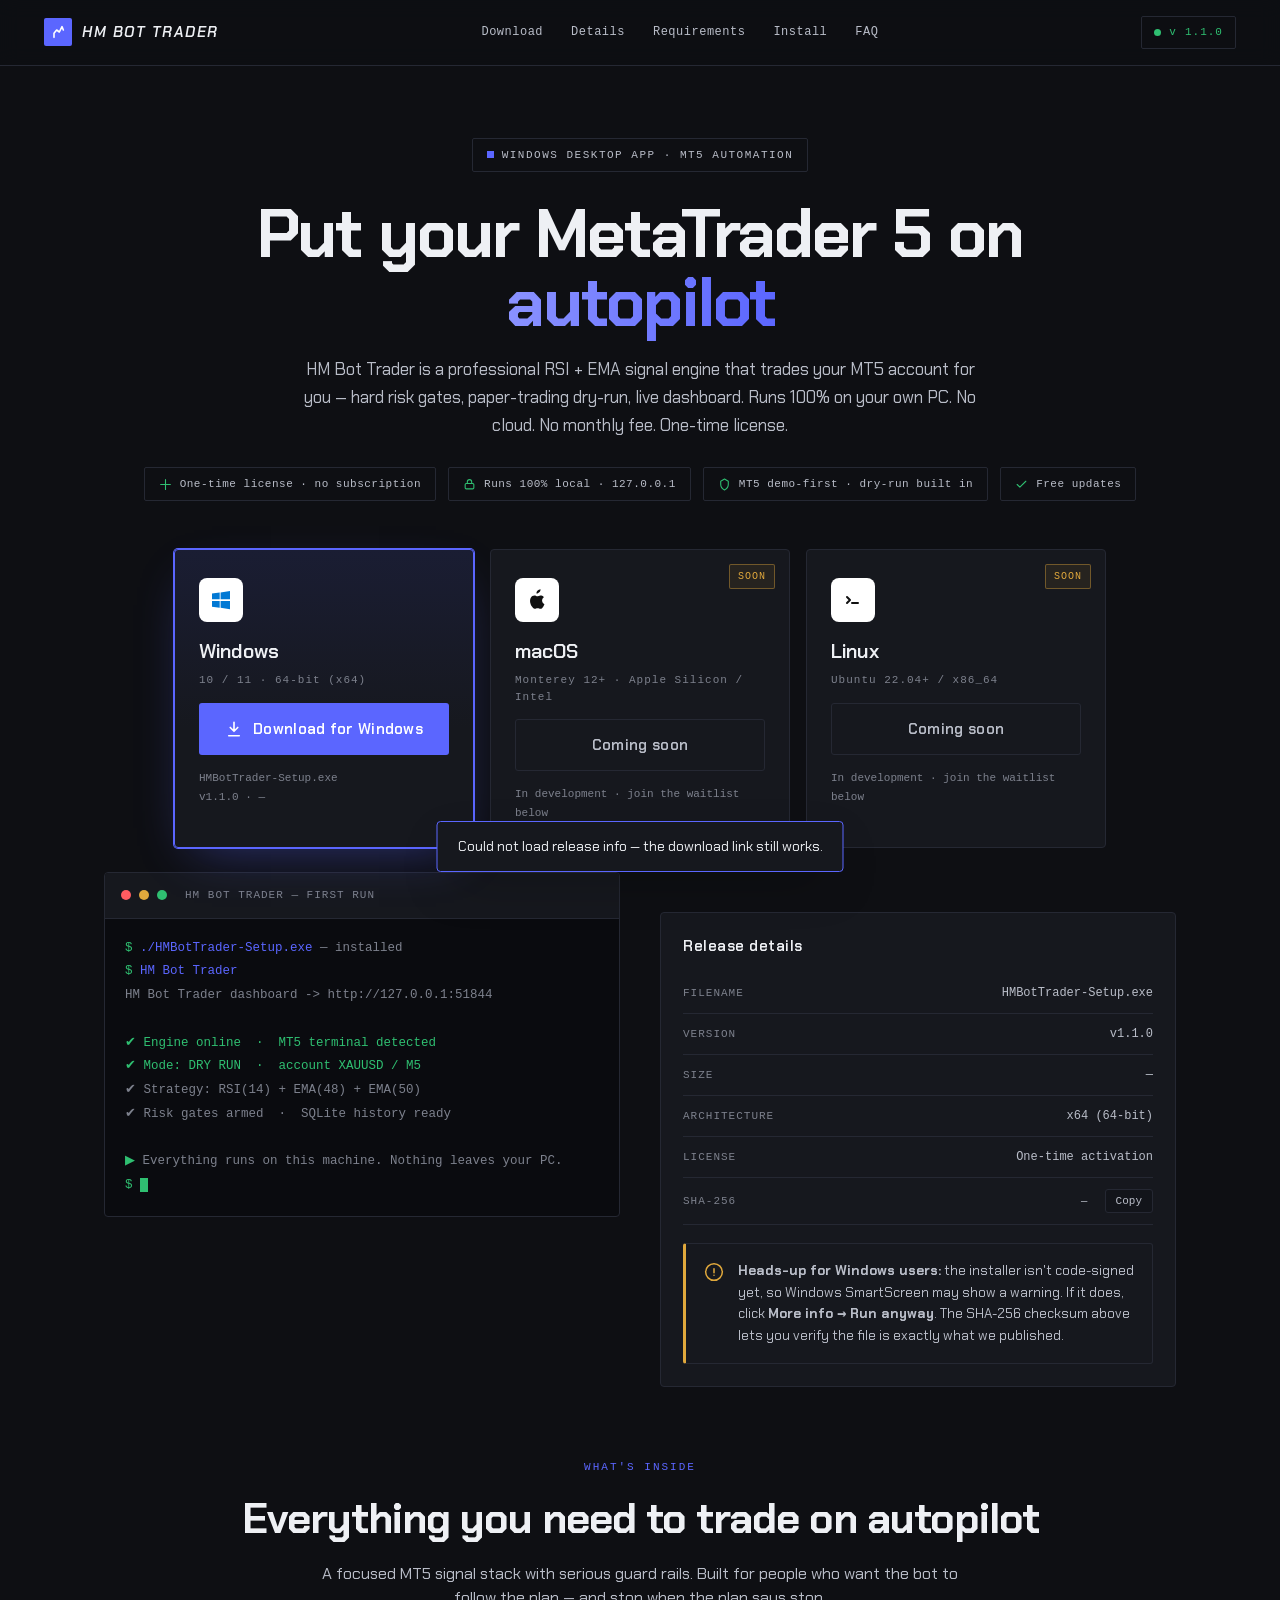
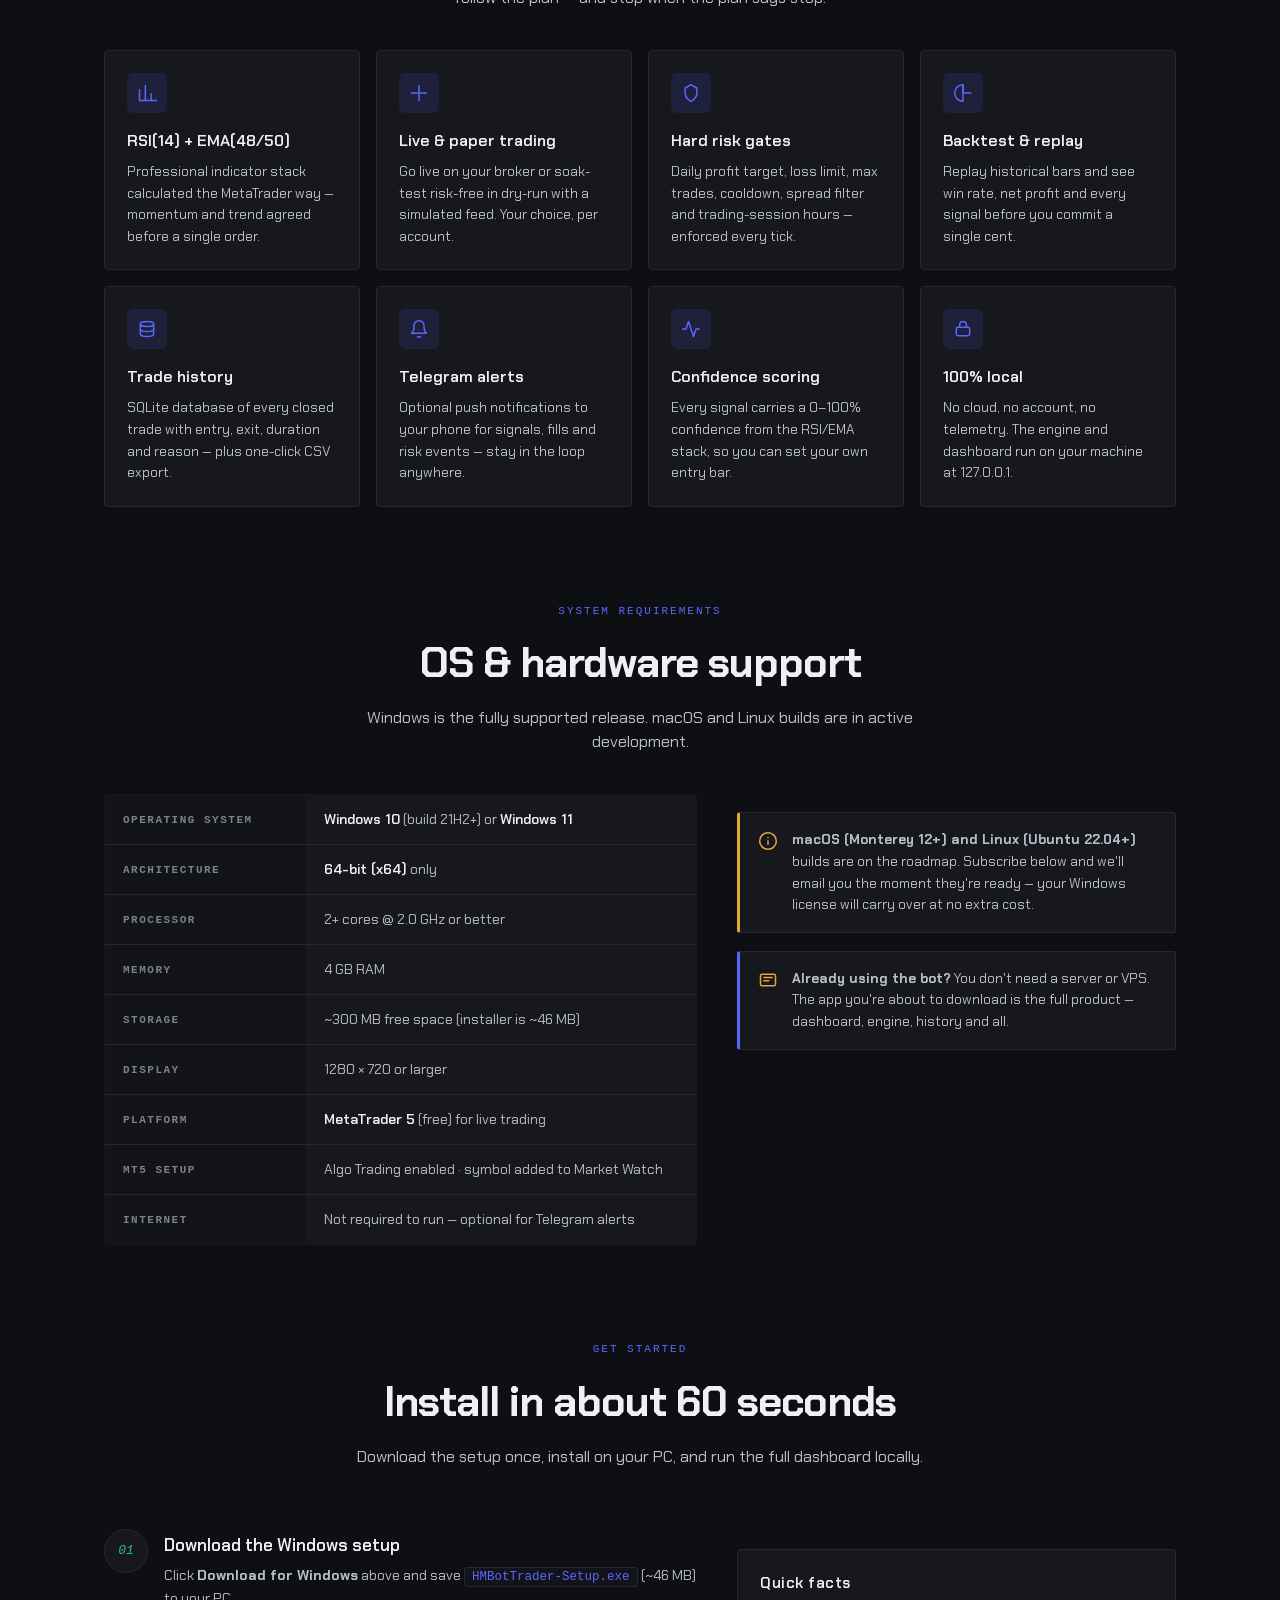
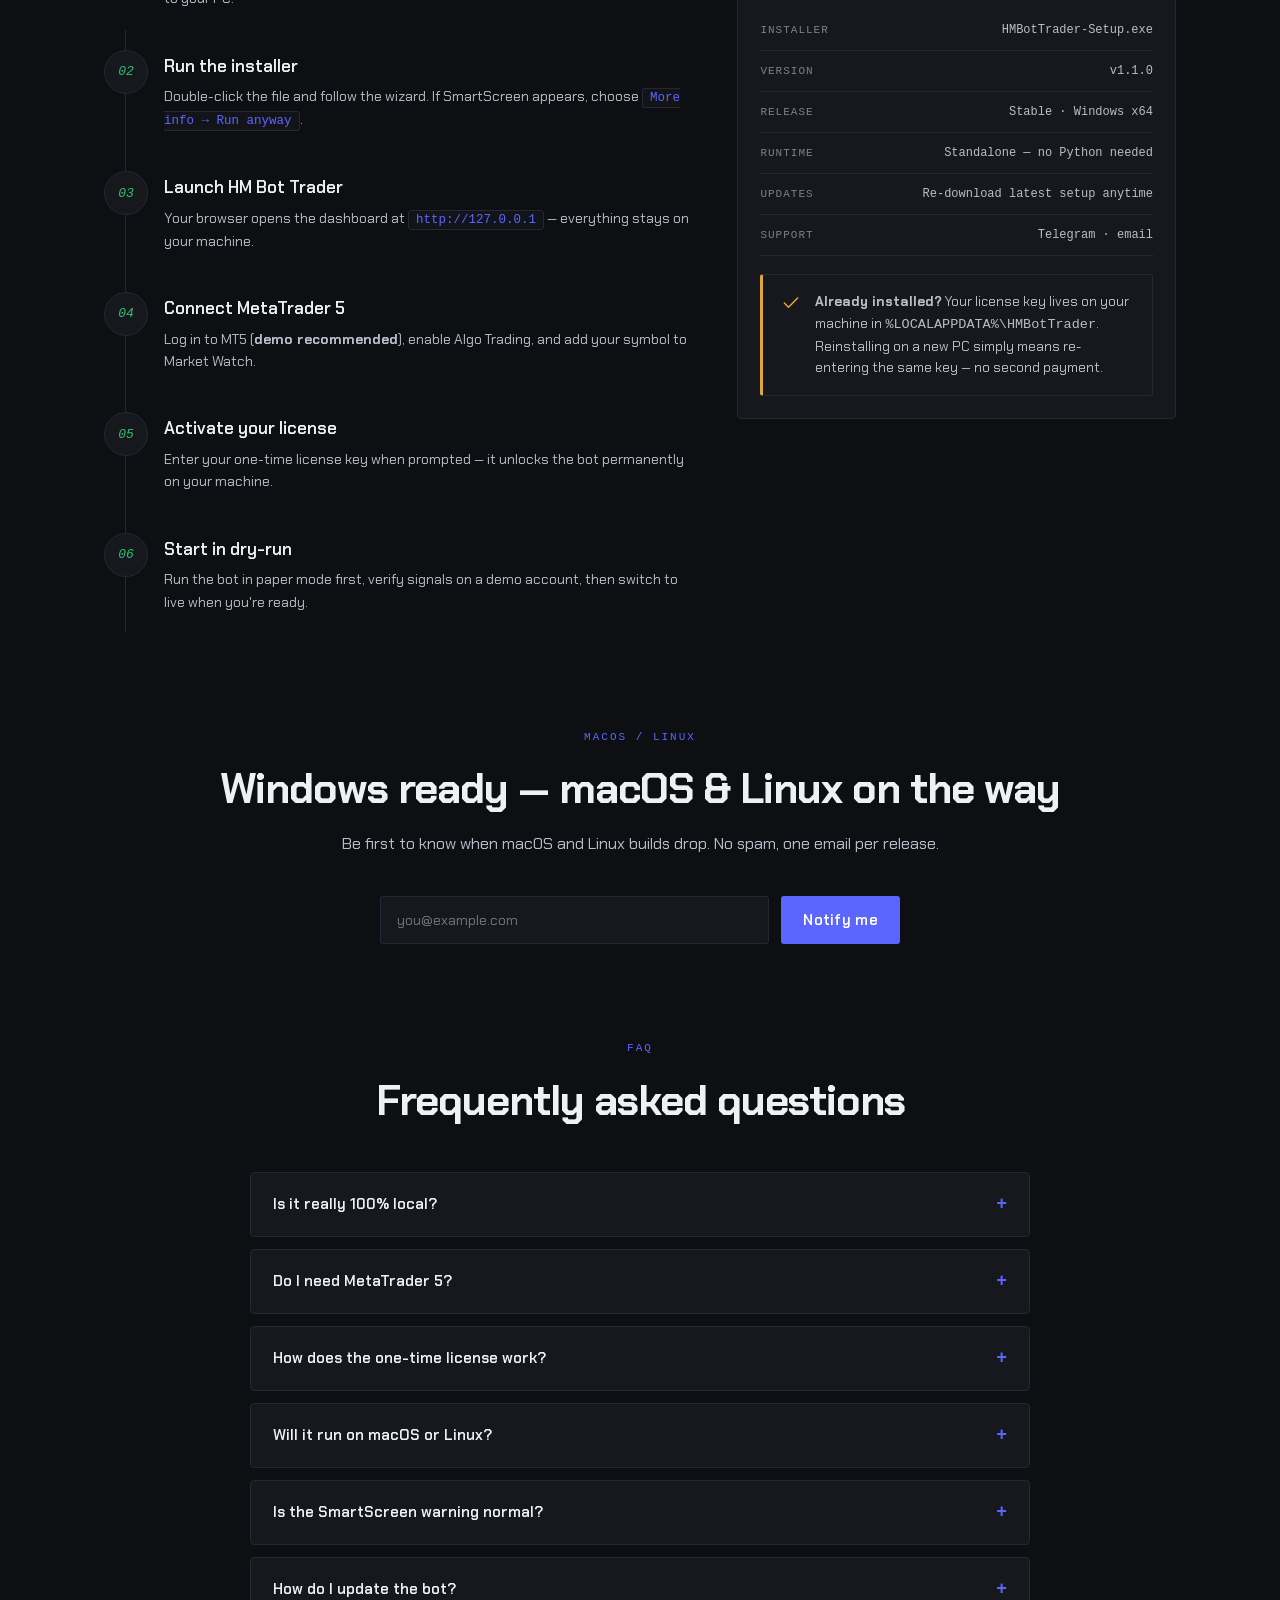
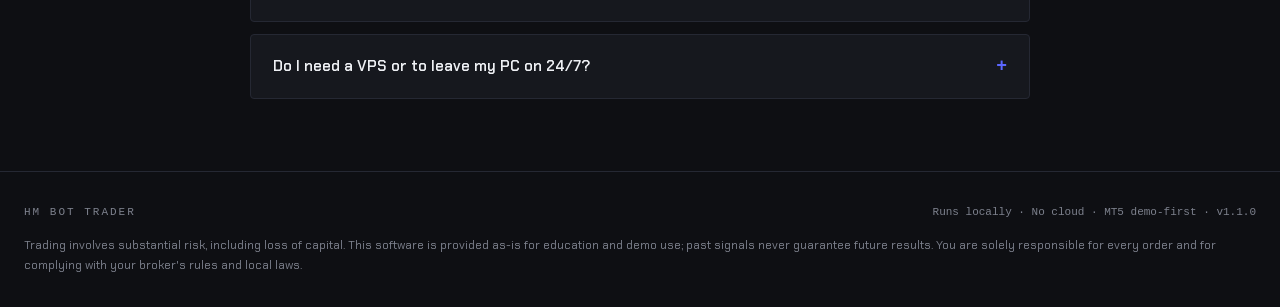
==== dashboard/web/download.html @ 564cf8f8 "Update to latest upstream; download page, v1.1.0, bridge agent UI fix - Rebase working tree onto ori" ====
<!doctype html>
<html lang="en">
  <head>
    <meta charset="UTF-8" />
    <meta name="viewport" content="width=device-width, initial-scale=1.0" />
    <meta
      name="description"
      content="Download HM Bot Trader — professional MetaTrader 5 automation that runs 100% on your own PC. Windows installer available now; macOS and Linux coming soon."
    />
    <link rel="preconnect" href="https://fonts.googleapis.com" />
    <link rel="preconnect" href="https://fonts.gstatic.com" crossorigin />
    <link
      href="https://fonts.googleapis.com/css2?family=Chakra+Petch%3Aital%2Cwght%400%2C400%3B0%2C600%3B0%2C700%3B1%2C600&display=swap"
      rel="stylesheet"
    />
    <title>Download HM Bot Trader — MT5 Automation for Windows</title>
    <style>
      :root {
        --bg: #0e0f13;
        --panel: #16181e;
        --panel-2: #12141a;
        --border: #252833;
        --text: #eef0f4;
        --text-2: #b9bdc8;
        --text-3: #7d818d;
        --accent: #5b66ff;
        --accent-soft: #5b66ff1f;
        --green: #2fbf71;
        --green-soft: #2fbf711c;
        --amber: #e0a83c;
        --red: #ff5c61;
        --radius: 2px;
        --font-head: "Chakra Petch", system-ui, sans-serif;
        --font-mono: "Cascadia Code", Consolas, "Courier New", monospace;
      }

      *,
      ::before,
      ::after {
        box-sizing: border-box;
      }

      html {
        scroll-behavior: smooth;
      }

      body {
        margin: 0;
        background: var(--bg);
        color: var(--text);
        font-family: var(--font-head);
        -webkit-font-smoothing: antialiased;
        line-height: 1.5;
      }

      a {
        color: inherit;
        text-decoration: none;
      }

      .wrap {
        max-width: 1120px;
        margin: 0 auto;
        padding: 0 24px;
      }

      /* ---------- nav ---------- */
      .nav {
        position: sticky;
        top: 0;
        z-index: 50;
        background: rgba(14, 15, 19, 0.85);
        backdrop-filter: blur(10px);
        border-bottom: 1px solid var(--border);
      }

      .nav-inner {
        display: flex;
        align-items: center;
        justify-content: space-between;
        gap: 24px;
        padding: 16px 24px;
      }

      .brand {
        display: flex;
        align-items: center;
        gap: 10px;
      }

      .brand .logo {
        width: 28px;
        height: 28px;
        background: var(--accent);
        border-radius: var(--radius);
        display: flex;
        align-items: center;
        justify-content: center;
      }

      .brand .logo svg {
        width: 16px;
        height: 16px;
      }

      .brand .name {
        font-style: italic;
        font-weight: 600;
        letter-spacing: 1.5px;
        font-size: 15px;
        white-space: nowrap;
      }

      .nav-links {
        display: flex;
        align-items: center;
        gap: 28px;
      }

      .nav-links a {
        font-family: var(--font-mono);
        font-size: 12px;
        letter-spacing: 0.5px;
        color: var(--text-2);
        transition: color 0.15s;
      }

      .nav-links a:hover {
        color: var(--text);
      }

      .version-pill {
        display: inline-flex;
        align-items: center;
        gap: 8px;
        font-family: var(--font-mono);
        font-size: 11px;
        letter-spacing: 1px;
        color: var(--green);
        border: 1px solid var(--border);
        padding: 7px 12px;
        border-radius: var(--radius);
        white-space: nowrap;
      }

      .version-pill .dot {
        width: 7px;
        height: 7px;
        background: var(--green);
        border-radius: 50%;
      }

      @media (max-width: 860px) {
        .nav-links {
          display: none;
        }
      }

      /* ---------- hero ---------- */
      .hero {
        text-align: center;
        padding: 72px 24px 16px;
      }

      .badge {
        display: inline-flex;
        align-items: center;
        gap: 8px;
        border: 1px solid var(--border);
        border-radius: var(--radius);
        padding: 8px 14px;
        font-family: var(--font-mono);
        font-size: 11px;
        letter-spacing: 1.5px;
        color: var(--text-2);
      }

      .badge .dot {
        width: 7px;
        height: 7px;
        background: var(--accent);
      }

      .hero h1 {
        margin: 28px auto 16px;
        font-size: clamp(34px, 6vw, 68px);
        font-weight: 700;
        letter-spacing: -2px;
        line-height: 1.02;
        max-width: 860px;
      }

      .hero h1 .grad {
        background: linear-gradient(90deg, #8a92ff, #5b66ff);
        -webkit-background-clip: text;
        background-clip: text;
        color: transparent;
      }

      .hero .sub {
        max-width: 680px;
        margin: 0 auto;
        color: var(--text-2);
        font-size: 17px;
        line-height: 1.65;
      }

      .trust {
        display: flex;
        flex-wrap: wrap;
        justify-content: center;
        gap: 12px;
        margin-top: 28px;
      }

      .trust span {
        display: inline-flex;
        align-items: center;
        gap: 8px;
        font-family: var(--font-mono);
        font-size: 11px;
        letter-spacing: 0.5px;
        color: var(--text-2);
        border: 1px solid var(--border);
        border-radius: var(--radius);
        padding: 8px 14px;
      }

      .trust svg {
        width: 13px;
        height: 13px;
      }

      /* ---------- download cards ---------- */
      .download-panel {
        display: grid;
        grid-template-columns: repeat(3, 1fr);
        gap: 16px;
        margin: 48px auto 0;
        max-width: 980px;
      }

      .os-card {
        position: relative;
        background: var(--panel);
        border: 1px solid var(--border);
        border-radius: 4px;
        padding: 28px 24px 24px;
        display: flex;
        flex-direction: column;
        gap: 14px;
        text-align: left;
      }

      .os-card.featured {
        border-color: var(--accent);
        background: linear-gradient(180deg, #1a1d33 0%, #16181e 60%);
        box-shadow: 0 0 0 1px var(--accent), 0 18px 50px -20px rgba(91, 102, 255, 0.45);
      }

      .os-card .os-icon {
        width: 44px;
        height: 44px;
        border-radius: 8px;
        background: #fff;
        display: flex;
        align-items: center;
        justify-content: center;
      }

      .os-card .os-icon svg {
        width: 24px;
        height: 24px;
      }

      .os-card .os-name {
        font-size: 20px;
        font-weight: 600;
      }

      .os-card .os-ver {
        font-family: var(--font-mono);
        font-size: 11px;
        letter-spacing: 1px;
        color: var(--text-3);
        margin-top: -8px;
      }

      .os-card .dl-meta {
        font-family: var(--font-mono);
        font-size: 11px;
        color: var(--text-3);
        line-height: 1.7;
      }

      .btn {
        display: inline-flex;
        align-items: center;
        justify-content: center;
        gap: 10px;
        font-family: var(--font-head);
        font-weight: 600;
        font-size: 15px;
        letter-spacing: 0.3px;
        border: none;
        border-radius: 3px;
        padding: 15px 18px;
        cursor: pointer;
        transition: transform 0.12s, box-shadow 0.12s, background 0.12s;
      }

      .btn-primary {
        background: var(--accent);
        color: #fff;
        width: 100%;
      }

      .btn-primary:hover {
        background: #6b75ff;
        transform: translateY(-1px);
        box-shadow: 0 10px 30px -12px rgba(91, 102, 255, 0.7);
      }

      .btn-ghost {
        background: transparent;
        color: var(--text-2);
        border: 1px solid var(--border);
        width: 100%;
      }

      .btn-ghost:hover {
        color: var(--text);
        border-color: #3a3e4d;
      }

      .btn svg {
        width: 18px;
        height: 18px;
      }

      .soon-flag {
        position: absolute;
        top: 14px;
        right: 14px;
        font-family: var(--font-mono);
        font-size: 10px;
        letter-spacing: 1px;
        color: var(--amber);
        border: 1px solid rgba(224, 168, 60, 0.4);
        background: rgba(224, 168, 60, 0.08);
        padding: 4px 8px;
        border-radius: var(--radius);
      }

      @media (max-width: 860px) {
        .download-panel {
          grid-template-columns: 1fr;
        }
      }

      /* ---------- terminal mock ---------- */
      .terminal {
        background: #0a0b0f;
        border: 1px solid var(--border);
        border-radius: 4px;
        font-family: var(--font-mono);
        font-size: 12.5px;
        line-height: 1.9;
        color: #c8ccd8;
        overflow: hidden;
      }

      .terminal .bar {
        display: flex;
        align-items: center;
        gap: 8px;
        padding: 12px 16px;
        background: var(--panel);
        border-bottom: 1px solid var(--border);
      }

      .terminal .bar .t-dot {
        width: 10px;
        height: 10px;
        border-radius: 50%;
      }

      .terminal .bar .t-dot:nth-child(1) { background: var(--red); }
      .terminal .bar .t-dot:nth-child(2) { background: var(--amber); }
      .terminal .bar .t-dot:nth-child(3) { background: var(--green); }

      .terminal .body {
        padding: 18px 20px;
      }

      .terminal .prompt { color: var(--green); }
      .terminal .path { color: var(--accent); }
      .terminal .dim { color: var(--text-3); }
      .terminal .ok { color: var(--green); }
      .terminal .err { color: var(--red); }
      .terminal .cursor {
        display: inline-block;
        width: 8px;
        height: 14px;
        background: var(--green);
        vertical-align: middle;
        animation: blink 1.1s steps(1) infinite;
      }

      @keyframes blink {
        50% { opacity: 0; }
      }

      /* ---------- sections ---------- */
      .section {
        padding: 72px 24px;
      }

      .section-head {
        text-align: center;
        margin-bottom: 40px;
      }

      .section-tag {
        font-family: var(--font-mono);
        font-size: 11px;
        letter-spacing: 2px;
        color: var(--accent);
        margin-bottom: 12px;
      }

      .section h2 {
        font-size: clamp(28px, 4vw, 42px);
        font-weight: 700;
        letter-spacing: -1px;
        margin: 0 0 12px;
      }

      .section .section-sub {
        color: var(--text-2);
        max-width: 640px;
        margin: 0 auto;
      }

      /* details / feature grid */
      .feature-grid {
        display: grid;
        grid-template-columns: repeat(4, 1fr);
        gap: 16px;
      }

      .feature {
        background: var(--panel);
        border: 1px solid var(--border);
        border-radius: 4px;
        padding: 22px;
      }

      .feature .f-icon {
        width: 40px;
        height: 40px;
        border-radius: 6px;
        background: var(--accent-soft);
        display: flex;
        align-items: center;
        justify-content: center;
        margin-bottom: 16px;
      }

      .feature .f-icon svg {
        width: 20px;
        height: 20px;
        stroke: var(--accent);
        fill: none;
        stroke-width: 1.8;
        stroke-linecap: round;
        stroke-linejoin: round;
      }

      .feature h3 {
        font-size: 16px;
        font-weight: 600;
        margin: 0 0 8px;
      }

      .feature p {
        font-size: 13.5px;
        color: var(--text-2);
        line-height: 1.6;
        margin: 0;
      }

      @media (max-width: 960px) {
        .feature-grid {
          grid-template-columns: repeat(2, 1fr);
        }
      }

      @media (max-width: 560px) {
        .feature-grid {
          grid-template-columns: 1fr;
        }
      }

      /* requirements */
      .split {
        display: grid;
        grid-template-columns: 1.15fr 0.85fr;
        gap: 40px;
        align-items: start;
      }

      .req-table {
        width: 100%;
        border-collapse: collapse;
        background: var(--panel);
        border: 1px solid var(--border);
        border-radius: 4px;
        overflow: hidden;
        font-size: 14px;
      }

      .req-table th,
      .req-table td {
        text-align: left;
        padding: 14px 18px;
        border-bottom: 1px solid var(--border);
      }

      .req-table th {
        font-family: var(--font-mono);
        font-size: 11px;
        letter-spacing: 1.5px;
        color: var(--text-3);
        background: var(--panel-2);
        width: 34%;
      }

      .req-table tr:last-child th,
      .req-table tr:last-child td {
        border-bottom: none;
      }

      .req-table td {
        color: var(--text-2);
      }

      .req-table td strong {
        color: var(--text);
        font-weight: 600;
      }

      .note {
        display: flex;
        gap: 14px;
        border: 1px solid var(--border);
        border-left: 3px solid var(--amber);
        background: var(--panel);
        border-radius: 3px;
        padding: 16px 18px;
        font-size: 13.5px;
        color: var(--text-2);
        line-height: 1.6;
        margin-top: 18px;
      }

      .note svg {
        width: 20px;
        height: 20px;
        flex-shrink: 0;
        stroke: var(--amber);
        fill: none;
        stroke-width: 1.8;
        stroke-linecap: round;
        stroke-linejoin: round;
        margin-top: 2px;
      }

      /* install steps */
      .steps {
        display: flex;
        flex-direction: column;
        gap: 0;
      }

      .step {
        display: grid;
        grid-template-columns: 44px 1fr;
        gap: 16px;
        padding: 20px 0;
        position: relative;
      }

      .step + .step::before {
        content: "";
        position: absolute;
        left: 21px;
        top: 0;
        bottom: 0;
        width: 1px;
        background: var(--border);
      }

      .step .num {
        width: 44px;
        height: 44px;
        border-radius: 50%;
        border: 1px solid var(--border);
        background: var(--panel);
        color: var(--green);
        font-family: var(--font-mono);
        font-size: 13px;
        font-style: italic;
        display: flex;
        align-items: center;
        justify-content: center;
        z-index: 1;
      }

      .step h3 {
        margin: 4px 0 6px;
        font-size: 17px;
        font-weight: 600;
      }

      .step p {
        margin: 0;
        color: var(--text-2);
        font-size: 14px;
        line-height: 1.6;
      }

      .step code {
        font-family: var(--font-mono);
        font-size: 12.5px;
        background: var(--panel-2);
        border: 1px solid var(--border);
        border-radius: 3px;
        padding: 2px 7px;
        color: var(--accent);
      }

      /* download details box */
      .details-box {
        background: var(--panel);
        border: 1px solid var(--border);
        border-radius: 4px;
        margin-top: 40px;
        padding: 22px;
      }

      .details-box h3 {
        margin: 0 0 16px;
        font-size: 15px;
        font-weight: 600;
        letter-spacing: 0.5px;
      }

      .dl-row {
        display: flex;
        align-items: center;
        justify-content: space-between;
        gap: 16px;
        padding: 11px 0;
        border-bottom: 1px solid var(--border);
        font-size: 13px;
      }

      .dl-row:last-child {
        border-bottom: none;
      }

      .dl-row .label {
        font-family: var(--font-mono);
        font-size: 11px;
        letter-spacing: 1px;
        color: var(--text-3);
      }

      .dl-row .value {
        font-family: var(--font-mono);
        font-size: 12px;
        color: var(--text-2);
        word-break: break-all;
        text-align: right;
      }

      .copy-btn {
        background: var(--panel-2);
        border: 1px solid var(--border);
        color: var(--text-2);
        font-family: var(--font-mono);
        font-size: 11px;
        border-radius: 3px;
        padding: 5px 10px;
        cursor: pointer;
        margin-left: 10px;
        transition: color 0.12s, border-color 0.12s;
      }

      .copy-btn:hover {
        color: var(--text);
        border-color: #3a3e4d;
      }

      /* faq */
      .faq {
        max-width: 780px;
        margin: 0 auto;
        display: flex;
        flex-direction: column;
        gap: 12px;
      }

      .faq-item {
        background: var(--panel);
        border: 1px solid var(--border);
        border-radius: 4px;
      }

      .faq-item summary {
        list-style: none;
        cursor: pointer;
        display: flex;
        align-items: center;
        justify-content: space-between;
        gap: 16px;
        padding: 18px 22px;
        font-weight: 600;
        font-size: 15px;
      }

      .faq-item summary::-webkit-details-marker {
        display: none;
      }

      .faq-item summary::after {
        content: "+";
        font-family: var(--font-mono);
        color: var(--accent);
        font-size: 18px;
        transition: transform 0.15s;
      }

      .faq-item[open] summary::after {
        transform: rotate(45deg);
      }

      .faq-item .faq-body {
        padding: 0 22px 20px;
        color: var(--text-2);
        font-size: 14px;
        line-height: 1.7;
      }

      .faq-item .faq-body code {
        font-family: var(--font-mono);
        font-size: 12.5px;
        background: var(--panel-2);
        border: 1px solid var(--border);
        border-radius: 3px;
        padding: 2px 7px;
        color: var(--accent);
      }

      /* footer */
      .footer {
        border-top: 1px solid var(--border);
        padding: 32px 24px;
        display: flex;
        flex-wrap: wrap;
        justify-content: space-between;
        align-items: center;
        gap: 16px;
      }

      .footer .f-brand {
        font-family: var(--font-mono);
        font-size: 11px;
        letter-spacing: 2px;
        color: var(--text-3);
      }

      .footer .f-note {
        font-family: var(--font-mono);
        font-size: 11px;
        color: var(--text-3);
      }

      .footer .disclaimer {
        width: 100%;
        font-size: 12px;
        line-height: 1.6;
        color: var(--text-3);
        margin: 0;
      }

      /* toast */
      .toast {
        position: fixed;
        left: 50%;
        bottom: 28px;
        transform: translate(-50%, 80px);
        background: var(--panel);
        border: 1px solid var(--accent);
        color: var(--text);
        font-size: 14px;
        padding: 14px 20px;
        border-radius: 4px;
        box-shadow: 0 18px 50px -20px rgba(0, 0, 0, 0.7);
        opacity: 0;
        transition: transform 0.25s, opacity 0.25s;
        z-index: 100;
        max-width: 90vw;
        text-align: center;
      }

      .toast.show {
        transform: translate(-50%, 0);
        opacity: 1;
      }
    </style>
  </head>
  <body>
    <!-- NAV -->
    <nav class="nav">
      <div class="nav-inner wrap" style="max-width: 1240px">
        <a class="brand" href="/download" onclick="event.preventDefault();window.location.reload();return false;">
          <span class="logo" aria-hidden="true">
            <svg viewBox="0 0 24 24" fill="none" stroke="#fff" stroke-width="2.4" stroke-linecap="round" stroke-linejoin="round">
              <path d="M6 20v-6l4-5 4 3 4-8 2 5" />
            </svg>
          </span>
          <span class="name">HM BOT TRADER</span>
        </a>
        <div class="nav-links">
          <a href="#download">Download</a>
          <a href="#details">Details</a>
          <a href="#requirements">Requirements</a>
          <a href="#install">Install</a>
          <a href="#faq">FAQ</a>
        </div>
        <span class="version-pill"><span class="dot"></span>v<span id="nav-version">1.1.0</span></span>
      </div>
    </nav>

    <!-- HERO -->
    <header class="hero" id="download">
      <span class="badge"><span class="dot"></span>WINDOWS DESKTOP APP · MT5 AUTOMATION</span>
      <h1>Put your MetaTrader&nbsp;5 on <span class="grad">autopilot</span></h1>
      <p class="sub">
        HM Bot Trader is a professional RSI&nbsp;+&nbsp;EMA signal engine that trades your MT5 account
        for you — hard risk gates, paper-trading dry-run, live dashboard. Runs 100% on your own PC.
        No cloud. No monthly fee. One-time license.
      </p>
      <div class="trust">
        <span>
          <svg viewBox="0 0 24 24" fill="none" stroke="#2fbf71" stroke-width="2" stroke-linecap="round" stroke-linejoin="round"><path d="M12 3v18M3 12h18"/></svg>
          One-time license · no subscription
        </span>
        <span>
          <svg viewBox="0 0 24 24" fill="none" stroke="#2fbf71" stroke-width="2" stroke-linecap="round" stroke-linejoin="round"><rect x="4" y="10" width="16" height="10" rx="2"/><path d="M8 10V7a4 4 0 0 1 8 0v3"/></svg>
          Runs 100% local · 127.0.0.1
        </span>
        <span>
          <svg viewBox="0 0 24 24" fill="none" stroke="#2fbf71" stroke-width="2" stroke-linecap="round" stroke-linejoin="round"><path d="M12 2l7 4v6c0 5-3 8-7 10-4-2-7-5-7-10V6z"/></svg>
          MT5 demo-first · dry-run built in
        </span>
        <span>
          <svg viewBox="0 0 24 24" fill="none" stroke="#2fbf71" stroke-width="2" stroke-linecap="round" stroke-linejoin="round"><path d="M20 6L9 17l-5-5"/></svg>
          Free updates
        </span>
      </div>

      <!-- OS download cards -->
      <div class="download-panel wrap">
        <div class="os-card featured">
          <span class="soon-flag" style="display:none"></span>
          <span class="os-icon">
            <svg viewBox="0 0 24 24" fill="#0078d4">
              <path d="M3 5.6 10.7 4.6v6.6H3zM11.6 4.5 21 3.1v8.1h-9.4zM3 12.9h7.7v6.8L3 18.8zM11.6 12.9H21v8.3l-9.4-1.4z" />
            </svg>
          </span>
          <div class="os-name">Windows</div>
          <div class="os-ver">10 / 11 · 64-bit (x64)</div>
          <a class="btn btn-primary" id="win-download" href="/api/download/windows" download="HMBotTrader-Setup.exe">
            <svg viewBox="0 0 24 24" fill="none" stroke="#fff" stroke-width="2.2" stroke-linecap="round" stroke-linejoin="round"><path d="M12 3v12M7 10l5 5 5-5M5 21h14"/></svg>
            Download for Windows
          </a>
          <div class="dl-meta">
            HMBotTrader-Setup.exe<br />
            v<span id="win-version">1.1.0</span> · <span id="win-size">—</span>
          </div>
        </div>

        <div class="os-card">
          <span class="soon-flag">SOON</span>
          <span class="os-icon">
            <svg viewBox="0 0 24 24" fill="#111">
              <path d="M17.05 12.54c0-2.22 1.82-3.29 1.9-3.34-1.03-1.51-2.64-1.72-3.21-1.74-1.37-.14-2.67.8-3.36.8-.7 0-1.77-.78-2.91-.76-1.5.02-2.88.87-3.65 2.21-1.56 2.7-.4 6.7 1.12 8.9.74 1.08 1.62 2.28 2.78 2.24 1.12-.04 1.54-.72 2.89-.72 1.35 0 1.73.72 2.91.7 1.2-.02 1.96-1.09 2.7-2.18.85-1.24 1.2-2.44 1.22-2.5-.03-.01-2.34-.9-2.39-3.61zM14.6 4.04c.61-.74 1.03-1.77.92-2.79-1.06.04-2.35.7-3.11 1.59-.57.65-1.07 1.7-.94 2.7 1.12.09 2.26-.6 3.13-1.5z" />
            </svg>
          </span>
          <div class="os-name">macOS</div>
          <div class="os-ver">Monterey 12+ · Apple Silicon / Intel</div>
          <button class="btn btn-ghost" data-soon="The macOS build is in development. Windows is available right now.">
            Coming soon
          </button>
          <div class="dl-meta">In development · join the waitlist below</div>
        </div>

        <div class="os-card">
          <span class="soon-flag">SOON</span>
          <span class="os-icon">
            <svg viewBox="0 0 24 24" fill="none" stroke="#111" stroke-width="2" stroke-linecap="round" stroke-linejoin="round">
              <rect x="2" y="4" width="20" height="16" rx="2" fill="#fff" stroke="none"/>
              <path d="M6 9l3 3-3 3M11 15h6" />
            </svg>
          </span>
          <div class="os-name">Linux</div>
          <div class="os-ver">Ubuntu 22.04+ / x86_64</div>
          <button class="btn btn-ghost" data-soon="The Linux build is in development. Windows is available right now.">
            Coming soon
          </button>
          <div class="dl-meta">In development · join the waitlist below</div>
        </div>
      </div>
    </header>

    <!-- TERMINAL + DETAILS STRIP -->
    <div class="wrap" style="display:grid;grid-template-columns:1fr 1fr;gap:40px;align-items:start;padding-top:8px">
      <div class="terminal">
        <div class="bar">
          <span class="t-dot"></span><span class="t-dot"></span><span class="t-dot"></span>
          <span style="margin-left:10px;color:#7d818d;font-size:11px;letter-spacing:1px">HM BOT TRADER — FIRST RUN</span>
        </div>
        <div class="body">
          <div><span class="prompt">$</span> <span class="path">./HMBotTrader-Setup.exe</span> <span class="dim">— installed</span></div>
          <div><span class="prompt">$</span> <span class="path">HM Bot Trader</span></div>
          <div class="dim">HM Bot Trader dashboard -&gt; http://127.0.0.1:51844</div>
          <div>&nbsp;</div>
          <div class="ok">✔ Engine online &nbsp;·&nbsp; MT5 terminal detected</div>
          <div class="ok">✔ Mode: DRY RUN &nbsp;·&nbsp; account XAUUSD / M5</div>
          <div class="dim">✔ Strategy: RSI(14) + EMA(48) + EMA(50)</div>
          <div class="dim">✔ Risk gates armed &nbsp;·&nbsp; SQLite history ready</div>
          <div>&nbsp;</div>
          <div class="dim"><span class="prompt">▶</span> Everything runs on this machine. Nothing leaves your PC.</div>
          <div><span class="prompt">$</span> <span class="cursor"></span></div>
        </div>
      </div>

      <div class="details-box">
        <h3>Release details</h3>
        <div class="dl-row"><span class="label">FILENAME</span><span class="value">HMBotTrader-Setup.exe</span></div>
        <div class="dl-row"><span class="label">VERSION</span><span class="value">v<span id="ver-row">1.1.0</span></span></div>
        <div class="dl-row"><span class="label">SIZE</span><span class="value" id="size-row">—</span></div>
        <div class="dl-row"><span class="label">ARCHITECTURE</span><span class="value">x64 (64-bit)</span></div>
        <div class="dl-row"><span class="label">LICENSE</span><span class="value">One-time activation</span></div>
        <div class="dl-row">
          <span class="label">SHA-256</span>
          <span class="value">
            <span id="sha-row" style="font-size:10.5px">—</span>
            <button class="copy-btn" id="copy-sha" type="button">Copy</button>
          </span>
        </div>
        <div class="note">
          <svg viewBox="0 0 24 24"><path d="M12 22c5.5 0 10-4.5 10-10S17.5 2 12 2 2 6.5 2 12s4.5 10 10 10z"/><path d="M12 8v5M12 16h.01"/></svg>
          <span>
            <strong>Heads-up for Windows users:</strong> the installer isn't code-signed yet, so Windows
            SmartScreen may show a warning. If it does, click <strong>More&nbsp;info → Run anyway</strong>.
            The SHA-256 checksum above lets you verify the file is exactly what we published.
          </span>
        </div>
      </div>
    </div>

    <!-- DETAILS / FEATURES -->
    <section class="section" id="details">
      <div class="wrap">
        <div class="section-head">
          <div class="section-tag">WHAT'S INSIDE</div>
          <h2>Everything you need to trade on autopilot</h2>
          <p class="section-sub">
            A focused MT5 signal stack with serious guard rails. Built for people who want the bot to
            follow the plan — and stop when the plan says stop.
          </p>
        </div>
        <div class="feature-grid">
          <div class="feature">
            <div class="f-icon"><svg viewBox="0 0 24 24"><path d="M3 21V8M10 21V3M17 21v-8M3 21h21"/></svg></div>
            <h3>RSI(14) + EMA(48/50)</h3>
            <p>Professional indicator stack calculated the MetaTrader way — momentum and trend agreed before a single order.</p>
          </div>
          <div class="feature">
            <div class="f-icon"><svg viewBox="0 0 24 24"><path d="M12 3v18M3 12h18"/></svg></div>
            <h3>Live &amp; paper trading</h3>
            <p>Go live on your broker or soak-test risk-free in dry-run with a simulated feed. Your choice, per account.</p>
          </div>
          <div class="feature">
            <div class="f-icon"><svg viewBox="0 0 24 24"><path d="M12 2l7 4v6c0 5-3 8-7 10-4-2-7-5-7-10V6z"/></svg></div>
            <h3>Hard risk gates</h3>
            <p>Daily profit target, loss limit, max trades, cooldown, spread filter and trading-session hours — enforced every tick.</p>
          </div>
          <div class="feature">
            <div class="f-icon"><svg viewBox="0 0 24 24"><path d="M12 2a10 10 0 1 0 0 20V2z"/><path d="M21.5 12H12L12 2.5"/></svg></div>
            <h3>Backtest &amp; replay</h3>
            <p>Replay historical bars and see win rate, net profit and every signal before you commit a single cent.</p>
          </div>
          <div class="feature">
            <div class="f-icon"><svg viewBox="0 0 24 24"><ellipse cx="12" cy="6" rx="8" ry="3"/><path d="M4 6v6c0 1.7 3.6 3 8 3s8-1.3 8-3V6"/><path d="M4 12v6c0 1.7 3.6 3 8 3s8-1.3 8-3v-6"/></svg></div>
            <h3>Trade history</h3>
            <p>SQLite database of every closed trade with entry, exit, duration and reason — plus one-click CSV export.</p>
          </div>
          <div class="feature">
            <div class="f-icon"><svg viewBox="0 0 24 24"><path d="M18 8a6 6 0 0 0-12 0c0 7-3 9-3 9h18s-3-2-3-9"/><path d="M13.7 21a2 2 0 0 1-3.4 0"/></svg></div>
            <h3>Telegram alerts</h3>
            <p>Optional push notifications to your phone for signals, fills and risk events — stay in the loop anywhere.</p>
          </div>
          <div class="feature">
            <div class="f-icon"><svg viewBox="0 0 24 24"><path d="M22 12h-4l-3 9L9 3l-3 9H2"/></svg></div>
            <h3>Confidence scoring</h3>
            <p>Every signal carries a 0–100% confidence from the RSI/EMA stack, so you can set your own entry bar.</p>
          </div>
          <div class="feature">
            <div class="f-icon"><svg viewBox="0 0 24 24"><rect x="4" y="10" width="16" height="10" rx="2"/><path d="M8 10V7a4 4 0 0 1 8 0v3"/></svg></div>
            <h3>100% local</h3>
            <p>No cloud, no account, no telemetry. The engine and dashboard run on your machine at 127.0.0.1.</p>
          </div>
        </div>
      </div>
    </section>

    <!-- REQUIREMENTS -->
    <section class="section" id="requirements" style="padding-top:24px">
      <div class="wrap">
        <div class="section-head">
          <div class="section-tag">SYSTEM REQUIREMENTS</div>
          <h2>OS &amp; hardware support</h2>
          <p class="section-sub">
            Windows is the fully supported release. macOS and Linux builds are in active development.
          </p>
        </div>
        <div class="split">
          <table class="req-table">
            <tr><th>OPERATING SYSTEM</th><td><strong>Windows 10</strong> (build 21H2+) or <strong>Windows 11</strong></td></tr>
            <tr><th>ARCHITECTURE</th><td><strong>64-bit (x64)</strong> only</td></tr>
            <tr><th>PROCESSOR</th><td>2+ cores @ 2.0 GHz or better</td></tr>
            <tr><th>MEMORY</th><td>4 GB RAM</td></tr>
            <tr><th>STORAGE</th><td>~300 MB free space (installer is ~46 MB)</td></tr>
            <tr><th>DISPLAY</th><td>1280 × 720 or larger</td></tr>
            <tr><th>PLATFORM</th><td><strong>MetaTrader 5</strong> (free) for live trading</td></tr>
            <tr><th>MT5 SETUP</th><td>Algo Trading enabled · symbol added to Market Watch</td></tr>
            <tr><th>INTERNET</th><td>Not required to run — optional for Telegram alerts</td></tr>
          </table>
          <div>
            <div class="note">
              <svg viewBox="0 0 24 24"><circle cx="12" cy="12" r="10"/><path d="M12 16v-4M12 8h.01"/></svg>
              <span>
                <strong>macOS (Monterey 12+) and Linux (Ubuntu 22.04+)</strong> builds are on the roadmap.
                Subscribe below and we'll email you the moment they're ready — your Windows license will
                carry over at no extra cost.
              </span>
            </div>
            <div class="note" style="border-left-color:var(--accent)">
              <svg viewBox="0 0 24 24" stroke="var(--accent)"><rect x="3" y="5" width="18" height="14" rx="2"/><path d="M7 9h10M7 13h6"/></svg>
              <span>
                <strong>Already using the bot?</strong> You don't need a server or VPS. The app you're
                about to download is the full product — dashboard, engine, history and all.
              </span>
            </div>
          </div>
        </div>
      </div>
    </section>

    <!-- INSTALL -->
    <section class="section" id="install" style="padding-top:24px">
      <div class="wrap">
        <div class="section-head">
          <div class="section-tag">GET STARTED</div>
          <h2>Install in about 60 seconds</h2>
          <p class="section-sub">Download the setup once, install on your PC, and run the full dashboard locally.</p>
        </div>
        <div class="split">
          <div class="steps">
            <div class="step">
              <div class="num">01</div>
              <div>
                <h3>Download the Windows setup</h3>
                <p>Click <strong>Download for Windows</strong> above and save <code>HMBotTrader-Setup.exe</code> (~46 MB) to your PC.</p>
              </div>
            </div>
            <div class="step">
              <div class="num">02</div>
              <div>
                <h3>Run the installer</h3>
                <p>Double-click the file and follow the wizard. If SmartScreen appears, choose <code>More info → Run anyway</code>.</p>
              </div>
            </div>
            <div class="step">
              <div class="num">03</div>
              <div>
                <h3>Launch HM Bot Trader</h3>
                <p>Your browser opens the dashboard at <code>http://127.0.0.1</code> — everything stays on your machine.</p>
              </div>
            </div>
            <div class="step">
              <div class="num">04</div>
              <div>
                <h3>Connect MetaTrader 5</h3>
                <p>Log in to MT5 (<strong>demo recommended</strong>), enable Algo Trading, and add your symbol to Market Watch.</p>
              </div>
            </div>
            <div class="step">
              <div class="num">05</div>
              <div>
                <h3>Activate your license</h3>
                <p>Enter your one-time license key when prompted — it unlocks the bot permanently on your machine.</p>
              </div>
            </div>
            <div class="step">
              <div class="num">06</div>
              <div>
                <h3>Start in dry-run</h3>
                <p>Run the bot in paper mode first, verify signals on a demo account, then switch to live when you're ready.</p>
              </div>
            </div>
          </div>
          <div class="details-box">
            <h3>Quick facts</h3>
            <div class="dl-row"><span class="label">INSTALLER</span><span class="value">HMBotTrader-Setup.exe</span></div>
            <div class="dl-row"><span class="label">VERSION</span><span class="value">v<span id="ver-row-2">1.1.0</span></span></div>
            <div class="dl-row"><span class="label">RELEASE</span><span class="value">Stable · Windows x64</span></div>
            <div class="dl-row"><span class="label">RUNTIME</span><span class="value">Standalone — no Python needed</span></div>
            <div class="dl-row"><span class="label">UPDATES</span><span class="value">Re-download latest setup anytime</span></div>
            <div class="dl-row"><span class="label">SUPPORT</span><span class="value" id="support-row">Telegram · email</span></div>
            <div class="note" style="margin-top:18px">
              <svg viewBox="0 0 24 24" stroke="var(--green)"><path d="M20 6L9 17l-5-5"/></svg>
              <span>
                <strong>Already installed?</strong> Your license key lives on your machine in
                <code>%LOCALAPPDATA%\HMBotTrader</code>. Reinstalling on a new PC simply means re-entering
                the same key — no second payment.
              </span>
            </div>
          </div>
        </div>
      </div>
    </section>

    <!-- WAITLIST -->
    <section class="section" id="waitlist" style="padding-top:24px">
      <div class="wrap">
        <div class="section-head">
          <div class="section-tag">MACOS / LINUX</div>
          <h2>Windows ready — macOS &amp; Linux on the way</h2>
          <p class="section-sub">
            Be first to know when macOS and Linux builds drop. No spam, one email per release.
          </p>
        </div>
        <div style="max-width:520px;margin:0 auto;display:flex;gap:12px">
          <input
            id="waitlist-email"
            type="email"
            placeholder="you@example.com"
            style="flex:1;background:var(--panel);border:1px solid var(--border);border-radius:3px;color:var(--text);font-family:var(--font-head);font-size:14px;padding:14px 16px;outline:none"
          />
          <button class="btn btn-primary" id="waitlist-btn" style="flex-shrink:0;padding:14px 22px;width:auto" type="button">
            Notify me
          </button>
        </div>
      </div>
    </section>

    <!-- FAQ -->
    <section class="section" id="faq" style="padding-top:24px">
      <div class="wrap">
        <div class="section-head">
          <div class="section-tag">FAQ</div>
          <h2>Frequently asked questions</h2>
        </div>
        <div class="faq">
          <details class="faq-item">
            <summary>Is it really 100% local?</summary>
            <div class="faq-body">
              Yes. The engine and dashboard run on your own machine at <code>127.0.0.1</code>. There is
              no cloud account, no telemetry, and no external server involved in trading. The only
              optional internet use is sending Telegram notifications if you enable them.
            </div>
          </details>
          <details class="faq-item">
            <summary>Do I need MetaTrader 5?</summary>
            <div class="faq-body">
              For <strong>live trading</strong>, yes — you'll need a free MetaTrader 5 terminal and a broker
              account. For learning, you can still run the bot in <strong>dry-run</strong> with a simulated
              feed and explore the dashboard, backtest and history without touching a real account.
            </div>
          </details>
          <details class="faq-item">
            <summary>How does the one-time license work?</summary>
            <div class="faq-body">
              The first time you start the bot it shows an activation screen. You pay the one-time fee,
              receive a license key, paste it in, and the bot unlocks permanently. The key is validated
              locally and stored on your machine — it never expires, so reinstalling doesn't require a
              second payment.
            </div>
          </details>
          <details class="faq-item">
            <summary>Will it run on macOS or Linux?</summary>
            <div class="faq-body">
              Not yet. Windows 10/11 (64-bit) is the fully supported release. macOS and Linux builds are
              in development — use the waitlist above and we'll notify you when they ship. Your license
              will carry over.
            </div>
          </details>
          <details class="faq-item">
            <summary>Is the SmartScreen warning normal?</summary>
            <div class="faq-body">
              Yes. The installer isn't code-signed yet, so Windows may warn you on first run. Verify the
              SHA-256 checksum against the one on this page, then click <code>More info → Run anyway</code>.
            </div>
          </details>
          <details class="faq-item">
            <summary>How do I update the bot?</summary>
            <div class="faq-body">
              Just download the latest setup from this page and reinstall over the top — your settings,
              license and trade history are kept. There's no launcher or account needed.
            </div>
          </details>
          <details class="faq-item">
            <summary>Do I need a VPS or to leave my PC on 24/7?</summary>
            <div class="faq-body">
              The bot only trades while it's running. If you want round-the-clock automation you'll need to
              keep your PC (or a small Windows VPS you rent yourself) online — the software itself doesn't
              require or provide cloud hosting.
            </div>
          </details>
        </div>
      </div>
    </section>

    <!-- FOOTER -->
    <footer class="footer">
      <div class="wrap" style="display:flex;flex-wrap:wrap;gap:16px;align-items:center;justify-content:space-between;max-width:100%;padding:0">
        <span class="f-brand">HM BOT TRADER</span>
        <span class="f-note">Runs locally · No cloud · MT5 demo-first · v<span id="foot-version">1.1.0</span></span>
        <p class="disclaimer">
          Trading involves substantial risk, including loss of capital. This software is provided as-is for
          education and demo use; past signals never guarantee future results. You are solely responsible for
          every order and for complying with your broker's rules and local laws.
        </p>
      </div>
    </footer>

    <div class="toast" id="toast" role="status"></div>

    <script>
      (function () {
        var toastEl = document.getElementById("toast");
        var toastTimer = null;

        function toast(msg) {
          toastEl.textContent = msg;
          toastEl.classList.add("show");
          if (toastTimer) clearTimeout(toastTimer);
          toastTimer = setTimeout(function () {
            toastEl.classList.remove("show");
          }, 3200);
        }

        function fmtSize(bytes) {
          if (!bytes && bytes !== 0) return "—";
          var units = ["B", "KB", "MB", "GB"];
          var i = 0;
          var n = bytes;
          while (n >= 1024 && i < units.length - 1) {
            n /= 1024;
            i += 1;
          }
          return (i === 0 ? n : n.toFixed(1)) + " " + units[i];
        }

        var soonButtons = document.querySelectorAll("[data-soon]");
        soonButtons.forEach(function (btn) {
          btn.addEventListener("click", function () {
            toast(btn.getAttribute("data-soon"));
          });
        });

        var copyBtn = document.getElementById("copy-sha");
        copyBtn.addEventListener("click", function () {
          var sha = document.getElementById("sha-row").textContent.trim();
          if (!sha || sha === "—") return;
          if (navigator.clipboard && navigator.clipboard.writeText) {
            navigator.clipboard.writeText(sha).then(function () {
              copyBtn.textContent = "Copied";
              setTimeout(function () { copyBtn.textContent = "Copy"; }, 1600);
            });
          } else {
            var t = document.createElement("textarea");
            t.value = sha;
            document.body.appendChild(t);
            t.select();
            document.execCommand("copy");
            document.body.removeChild(t);
            copyBtn.textContent = "Copied";
            setTimeout(function () { copyBtn.textContent = "Copy"; }, 1600);
          }
        });

        var waitlistBtn = document.getElementById("waitlist-btn");
        waitlistBtn.addEventListener("click", function () {
          var input = document.getElementById("waitlist-email");
          var email = (input.value || "").trim();
          if (!email) {
            toast("Enter your email to join the macOS / Linux waitlist.");
            input.focus();
            return;
          }
          toast("Thanks — we'll email you when macOS / Linux ship.");
          input.value = "";
        });

        fetch("/api/download/info", { cache: "no-store" })
          .then(function (r) { return r.json(); })
          .then(function (data) {
            if (!data || !data.ok) {
              toast("The installer is temporarily unavailable — please check back shortly.");
              return;
            }
            var size = fmtSize(data.size_bytes);
            document.getElementById("win-size").textContent = size;
            document.getElementById("size-row").textContent = size;
            if (data.version) {
              var v = "v" + data.version;
              document.getElementById("nav-version").textContent = data.version;
              document.getElementById("win-version").textContent = data.version;
              document.getElementById("ver-row").textContent = data.version;
              document.getElementById("ver-row-2").textContent = data.version;
              document.getElementById("foot-version").textContent = data.version;
            }
            if (data.sha256) {
              var sha = document.getElementById("sha-row");
              sha.textContent = data.sha256;
              sha.setAttribute("data-full", data.sha256);
              sha.title = data.sha256;
            }
          })
          .catch(function () {
            toast("Could not load release info — the download link still works.");
          });
      })();
    </script>
  </body>
</html>
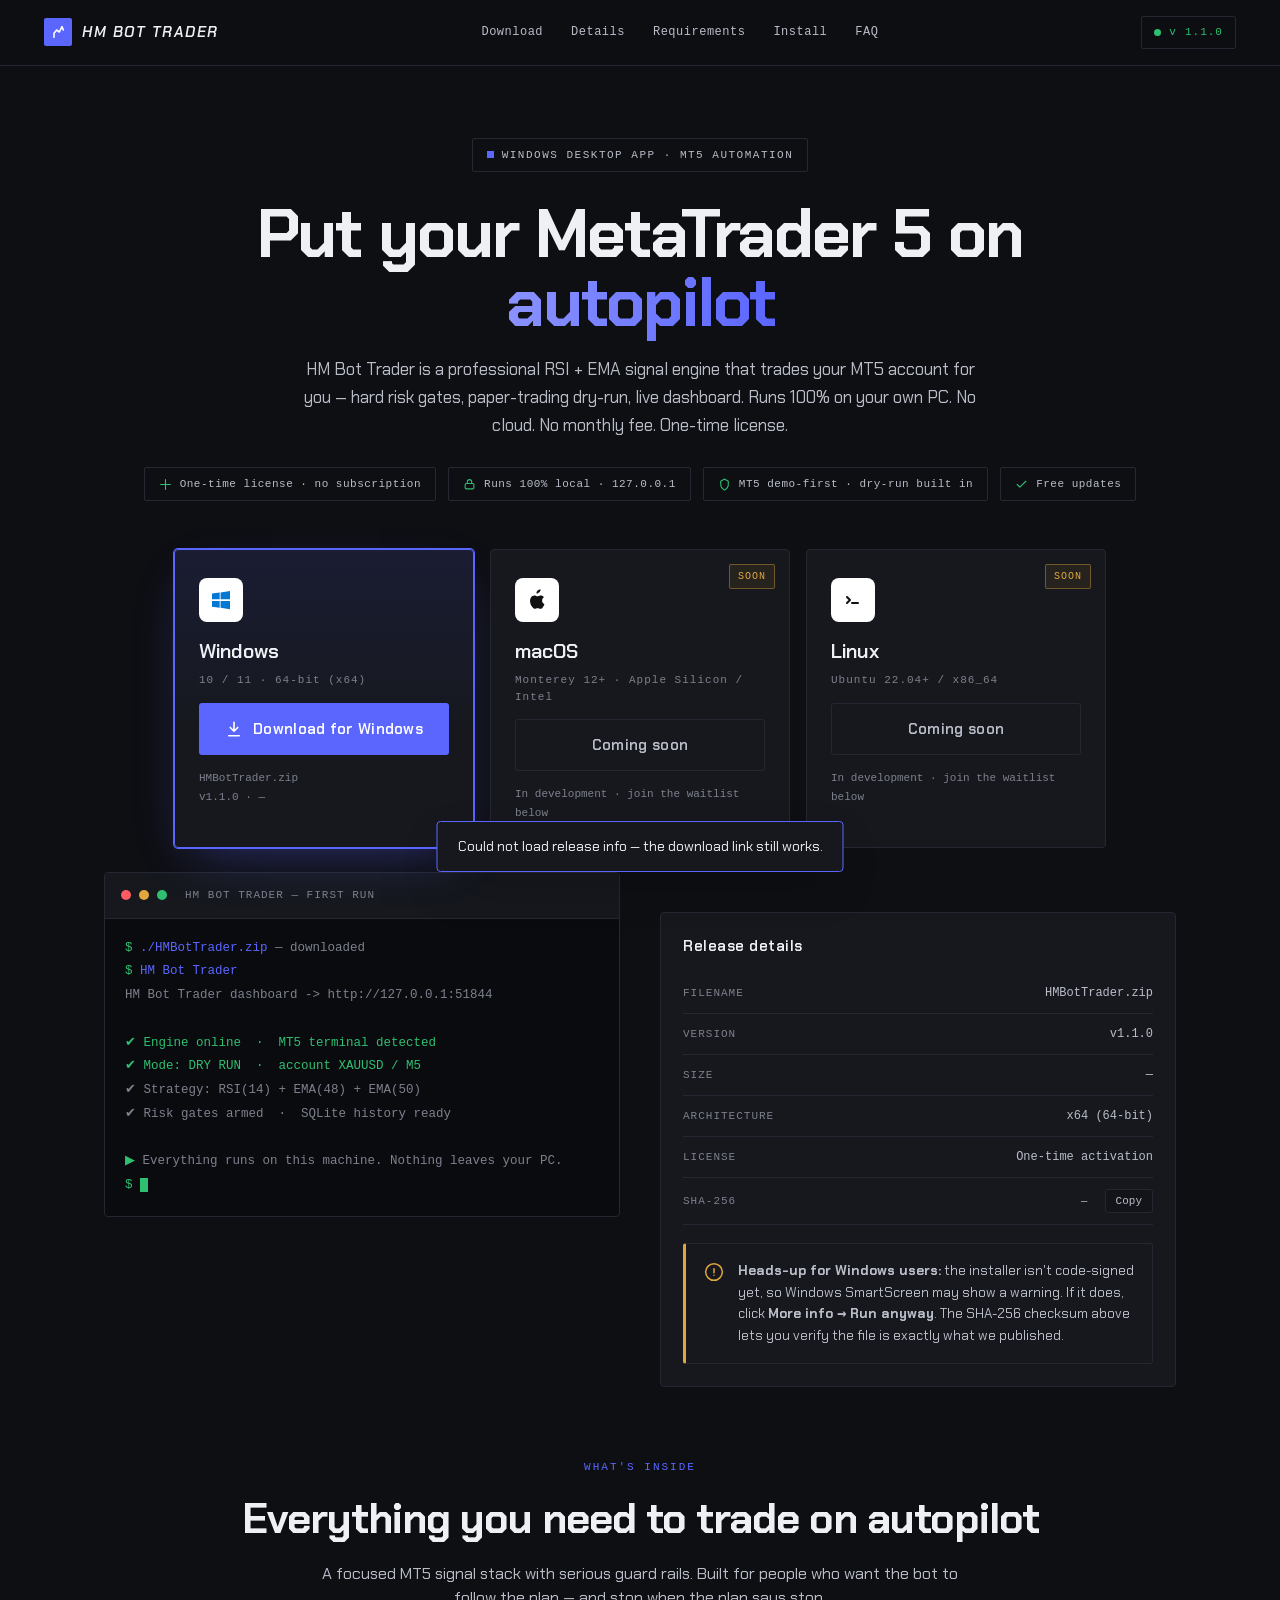
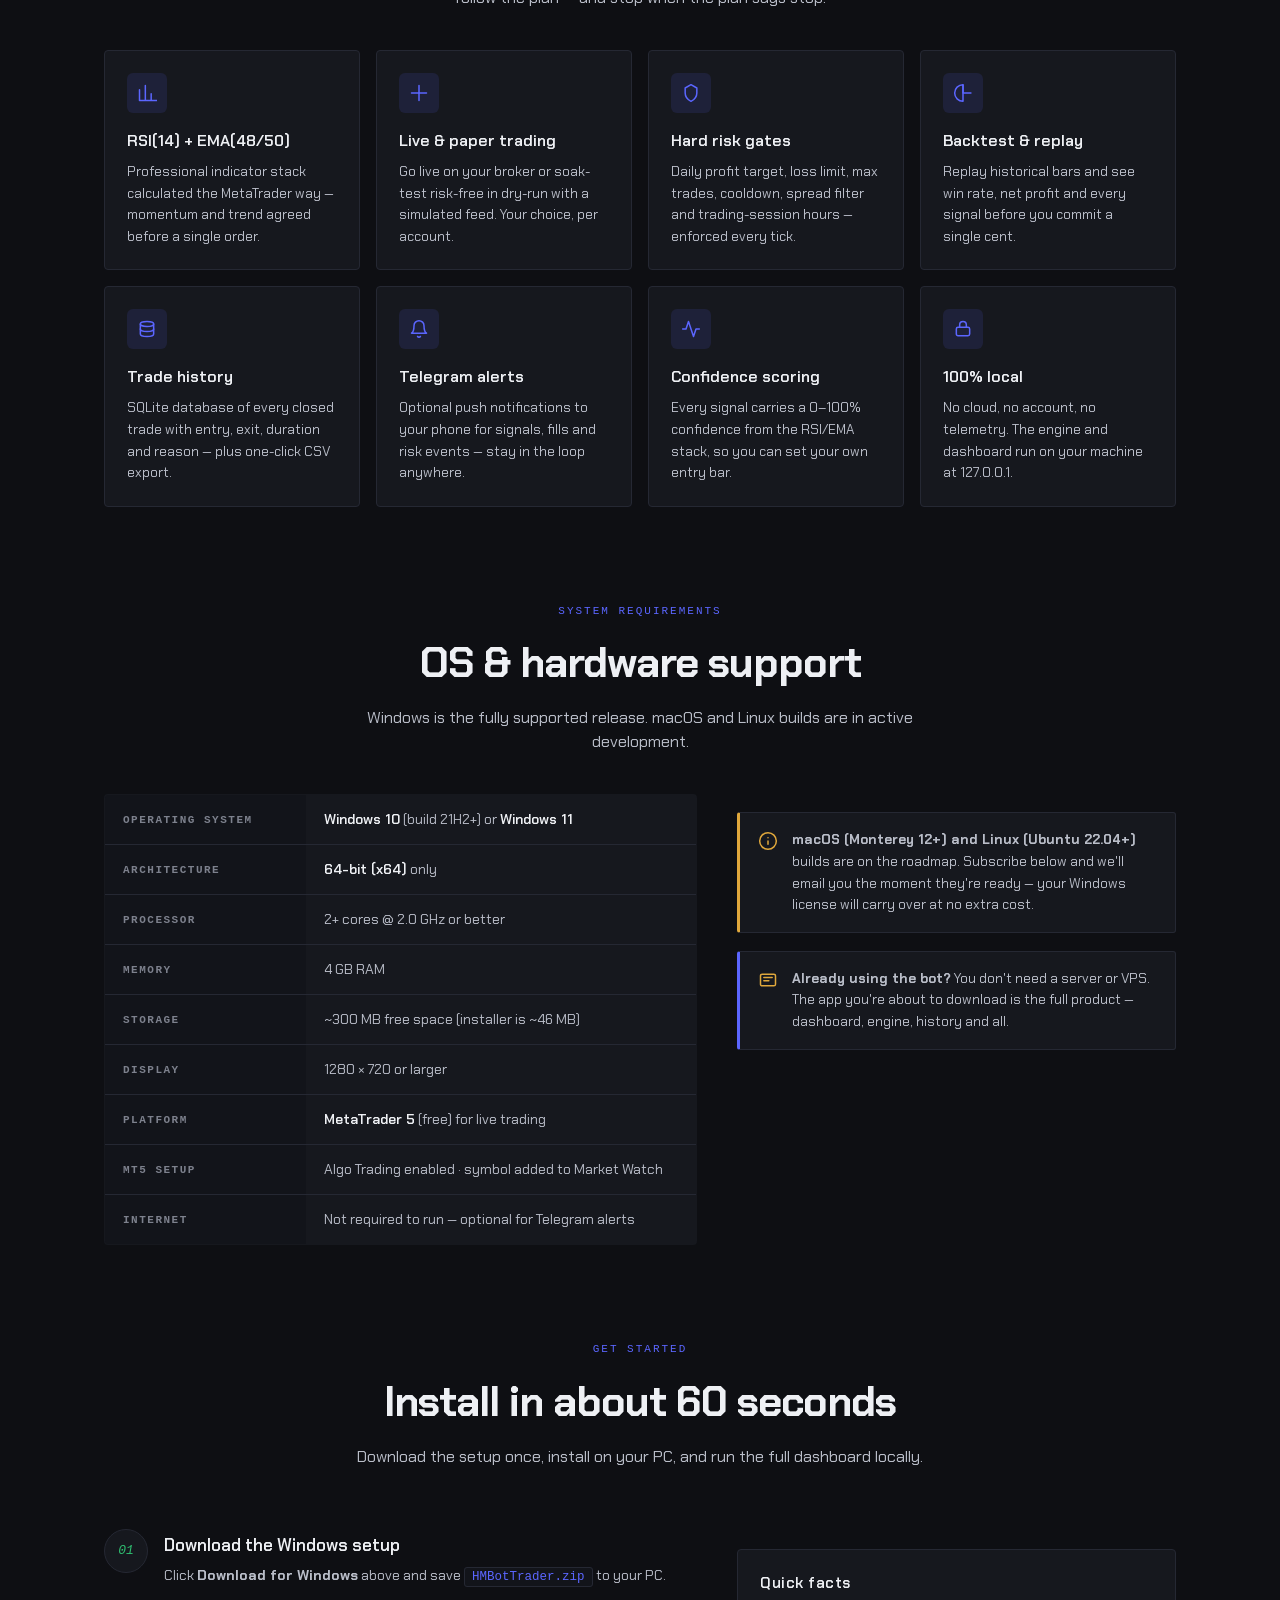
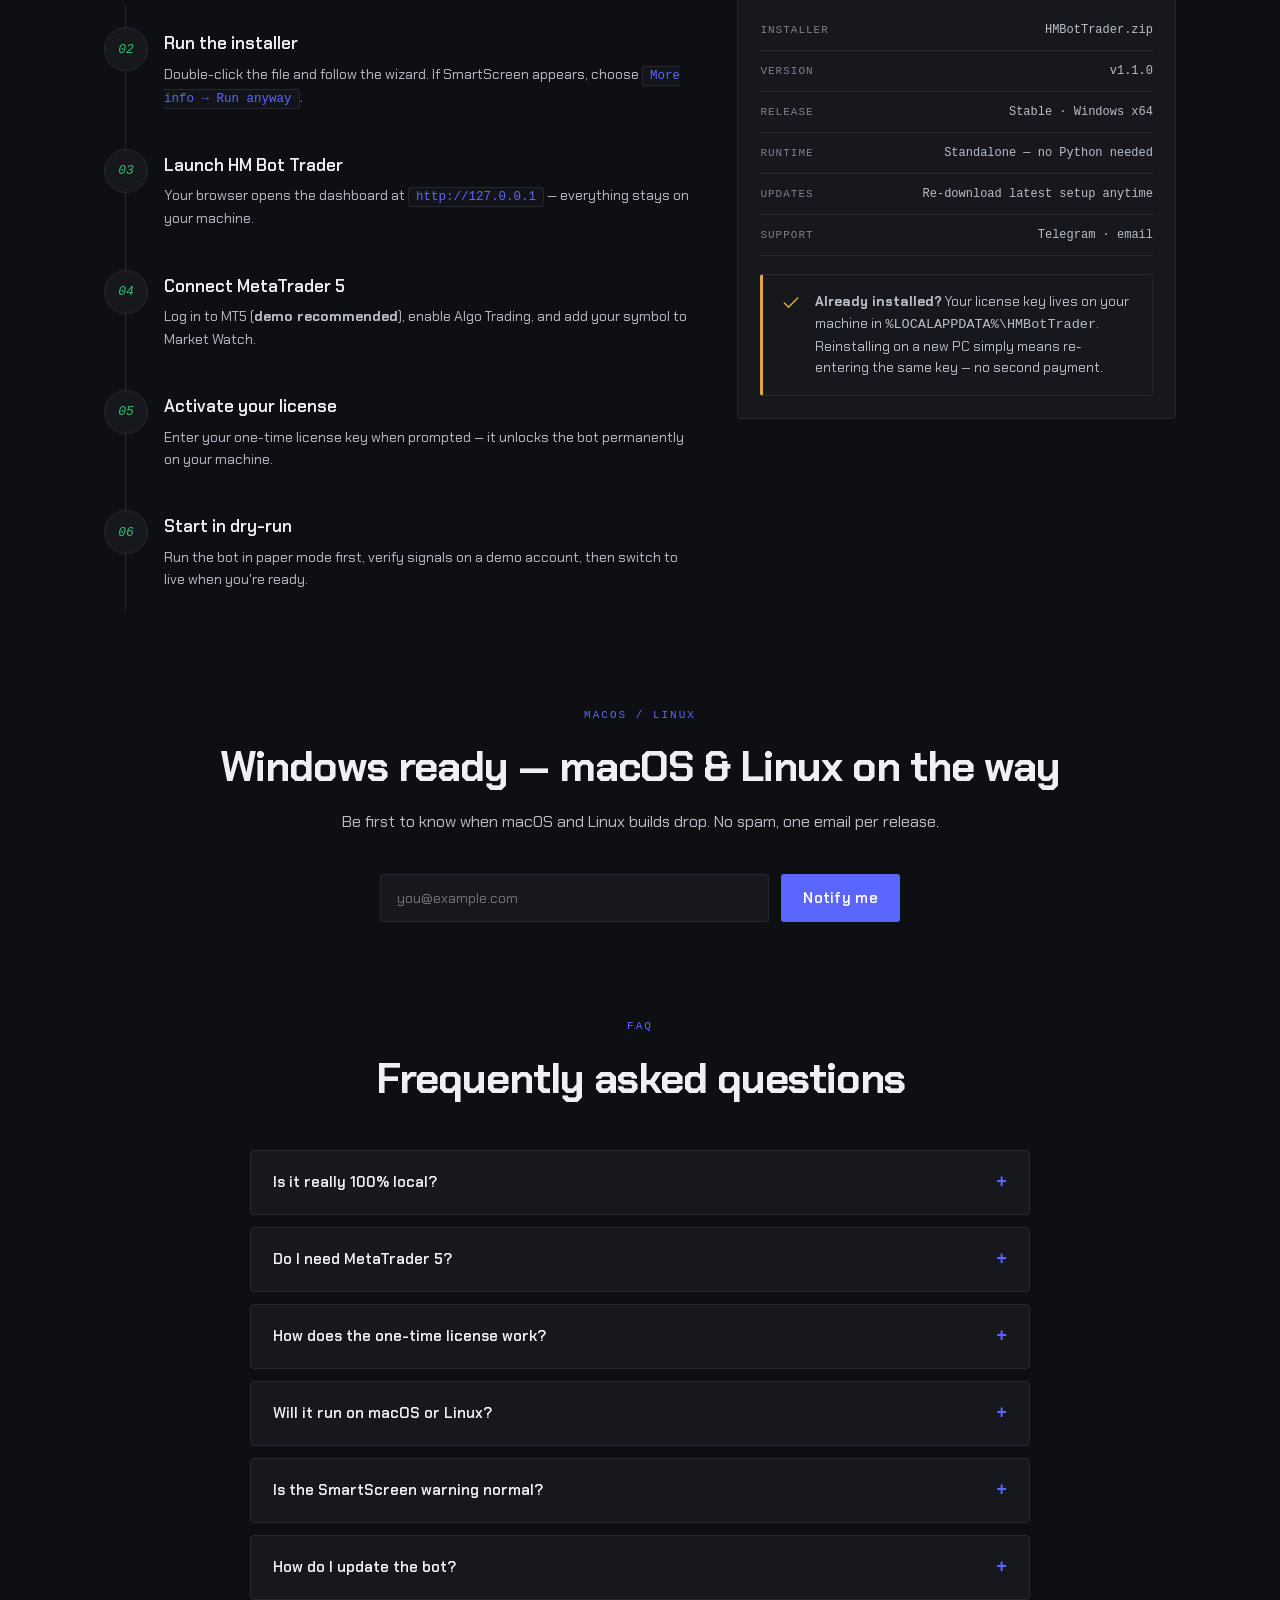
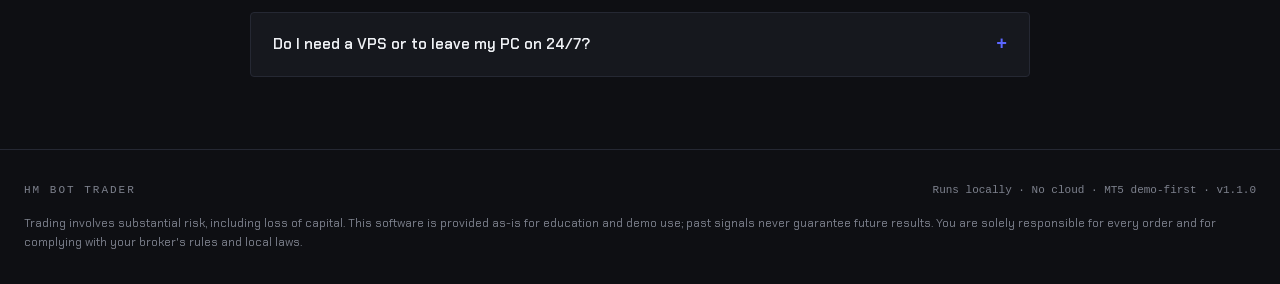
==== commit e6257bfd: "Serve HMBotTrader.zip download; proxy customer payment requests through seller server - Download pag" ====
--- a/dashboard/web/download.html
+++ b/dashboard/web/download.html
@@ -883,12 +883,12 @@
           </span>
           <div class="os-name">Windows</div>
           <div class="os-ver">10 / 11 · 64-bit (x64)</div>
-          <a class="btn btn-primary" id="win-download" href="/api/download/windows" download="HMBotTrader-Setup.exe">
+          <a class="btn btn-primary" id="win-download" href="/api/download/windows" download="HMBotTrader.zip">
             <svg viewBox="0 0 24 24" fill="none" stroke="#fff" stroke-width="2.2" stroke-linecap="round" stroke-linejoin="round"><path d="M12 3v12M7 10l5 5 5-5M5 21h14"/></svg>
             Download for Windows
           </a>
           <div class="dl-meta">
-            HMBotTrader-Setup.exe<br />
+            HMBotTrader.zip<br />
             v<span id="win-version">1.1.0</span> · <span id="win-size">—</span>
           </div>
         </div>
@@ -934,7 +934,7 @@
           <span style="margin-left:10px;color:#7d818d;font-size:11px;letter-spacing:1px">HM BOT TRADER — FIRST RUN</span>
         </div>
         <div class="body">
-          <div><span class="prompt">$</span> <span class="path">./HMBotTrader-Setup.exe</span> <span class="dim">— installed</span></div>
+          <div><span class="prompt">$</span> <span class="path">./HMBotTrader.zip</span> <span class="dim">— downloaded</span></div>
           <div><span class="prompt">$</span> <span class="path">HM Bot Trader</span></div>
           <div class="dim">HM Bot Trader dashboard -&gt; http://127.0.0.1:51844</div>
           <div>&nbsp;</div>
@@ -950,7 +950,7 @@
 
       <div class="details-box">
         <h3>Release details</h3>
-        <div class="dl-row"><span class="label">FILENAME</span><span class="value">HMBotTrader-Setup.exe</span></div>
+        <div class="dl-row"><span class="label">FILENAME</span><span class="value">HMBotTrader.zip</span></div>
         <div class="dl-row"><span class="label">VERSION</span><span class="value">v<span id="ver-row">1.1.0</span></span></div>
         <div class="dl-row"><span class="label">SIZE</span><span class="value" id="size-row">—</span></div>
         <div class="dl-row"><span class="label">ARCHITECTURE</span><span class="value">x64 (64-bit)</span></div>
@@ -1086,7 +1086,7 @@
               <div class="num">01</div>
               <div>
                 <h3>Download the Windows setup</h3>
-                <p>Click <strong>Download for Windows</strong> above and save <code>HMBotTrader-Setup.exe</code> (~46 MB) to your PC.</p>
+                <p>Click <strong>Download for Windows</strong> above and save <code>HMBotTrader.zip</code> to your PC.</p>
               </div>
             </div>
             <div class="step">
@@ -1127,7 +1127,7 @@
           </div>
           <div class="details-box">
             <h3>Quick facts</h3>
-            <div class="dl-row"><span class="label">INSTALLER</span><span class="value">HMBotTrader-Setup.exe</span></div>
+            <div class="dl-row"><span class="label">INSTALLER</span><span class="value">HMBotTrader.zip</span></div>
             <div class="dl-row"><span class="label">VERSION</span><span class="value">v<span id="ver-row-2">1.1.0</span></span></div>
             <div class="dl-row"><span class="label">RELEASE</span><span class="value">Stable · Windows x64</span></div>
             <div class="dl-row"><span class="label">RUNTIME</span><span class="value">Standalone — no Python needed</span></div>
